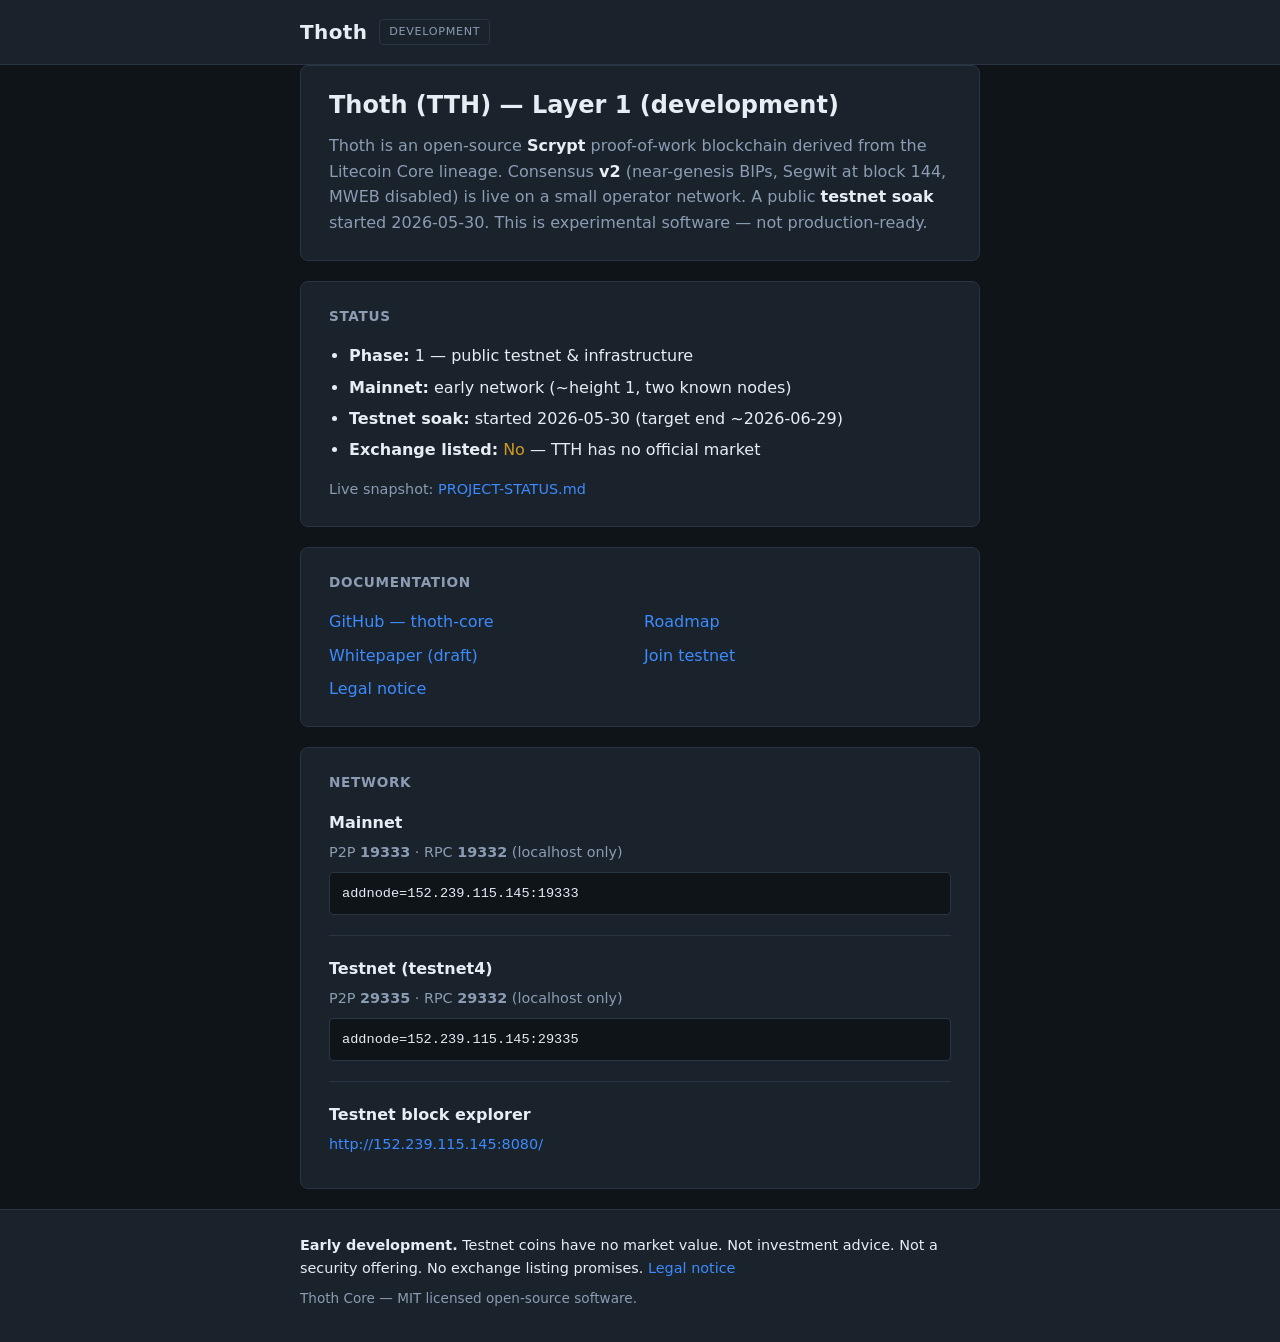
==== contrib/thoth-landing/index.html @ 6c748d84 "docs: add minimal project landing page (static) Co-authored-by: Cursor <cursoragent@cursor.com>" ====
<!DOCTYPE html>
<html lang="en">
<head>
  <meta charset="utf-8">
  <meta name="viewport" content="width=device-width, initial-scale=1">
  <meta name="description" content="Thoth (TTH) — Scrypt Layer 1 blockchain in early development. Open source. Not exchange-listed.">
  <title>Thoth (TTH) — Layer 1 (development)</title>
  <link rel="stylesheet" href="static/style.css">
</head>
<body>
  <header class="site-header">
    <div class="wrap">
      <span class="brand">Thoth</span>
      <span class="badge">Development</span>
    </div>
  </header>

  <main class="wrap">
    <section class="panel hero">
      <h1>Thoth (TTH) — Layer 1 (development)</h1>
      <p class="lead">
        Thoth is an open-source <strong>Scrypt</strong> proof-of-work blockchain derived from the
        Litecoin Core lineage. Consensus <strong>v2</strong> (near-genesis BIPs, Segwit at block 144,
        MWEB disabled) is live on a small operator network. A public <strong>testnet soak</strong>
        started 2026-05-30. This is experimental software — not production-ready.
      </p>
    </section>

    <section class="panel status-box">
      <h2>Status</h2>
      <ul class="status-list">
        <li><strong>Phase:</strong> 1 — public testnet &amp; infrastructure</li>
        <li><strong>Mainnet:</strong> early network (~height 1, two known nodes)</li>
        <li><strong>Testnet soak:</strong> started 2026-05-30 (target end ~2026-06-29)</li>
        <li><strong>Exchange listed:</strong> <span class="warn">No</span> — TTH has no official market</li>
      </ul>
      <p class="hint">Live snapshot: <a href="https://github.com/teklifooofficial-glitch/thoth-core/blob/main/doc/PROJECT-STATUS.md">PROJECT-STATUS.md</a></p>
    </section>

    <section class="panel">
      <h2>Documentation</h2>
      <ul class="link-grid">
        <li><a href="https://github.com/teklifooofficial-glitch/thoth-core">GitHub — thoth-core</a></li>
        <li><a href="https://github.com/teklifooofficial-glitch/thoth-core/blob/main/ROADMAP.md">Roadmap</a></li>
        <li><a href="https://github.com/teklifooofficial-glitch/thoth-core/blob/main/doc/WHITEPAPER.md">Whitepaper (draft)</a></li>
        <li><a href="https://github.com/teklifooofficial-glitch/thoth-core/blob/main/doc/TESTNET-JOIN.md">Join testnet</a></li>
        <li><a href="https://github.com/teklifooofficial-glitch/thoth-core/blob/main/doc/LEGAL-NOTICE.md">Legal notice</a></li>
      </ul>
    </section>

    <section class="panel">
      <h2>Network</h2>
      <div class="network-block">
        <h3>Mainnet</h3>
        <p>P2P <strong>19333</strong> · RPC <strong>19332</strong> (localhost only)</p>
        <code class="mono">addnode=152.239.115.145:19333</code>
      </div>
      <div class="network-block">
        <h3>Testnet (testnet4)</h3>
        <p>P2P <strong>29335</strong> · RPC <strong>29332</strong> (localhost only)</p>
        <code class="mono">addnode=152.239.115.145:29335</code>
      </div>
      <div class="network-block">
        <h3>Testnet block explorer</h3>
        <p><a href="http://152.239.115.145:8080/">http://152.239.115.145:8080/</a></p>
      </div>
    </section>
  </main>

  <footer class="site-footer">
    <div class="wrap">
      <p>
        <strong>Early development.</strong> Testnet coins have no market value.
        Not investment advice. Not a security offering. No exchange listing promises.
        <a href="https://github.com/teklifooofficial-glitch/thoth-core/blob/main/doc/LEGAL-NOTICE.md">Legal notice</a>
      </p>
      <p class="muted">Thoth Core — MIT licensed open-source software.</p>
    </div>
  </footer>
</body>
</html>
---- contrib/thoth-landing/static/style.css ----
:root {
  --bg: #0f1419;
  --surface: #1a222c;
  --border: #2a3544;
  --text: #e6edf3;
  --muted: #8b9cb3;
  --accent: #3d8bfd;
  --accent-hover: #6ea8fe;
  --warn: #d29922;
  --mono: "JetBrains Mono", "SF Mono", "Consolas", monospace;
  --sans: system-ui, -apple-system, "Segoe UI", Roboto, sans-serif;
}

* {
  box-sizing: border-box;
}

body {
  margin: 0;
  min-height: 100vh;
  display: flex;
  flex-direction: column;
  background: var(--bg);
  color: var(--text);
  font-family: var(--sans);
  font-size: 16px;
  line-height: 1.6;
}

.wrap {
  max-width: 720px;
  margin: 0 auto;
  padding: 0 1.25rem;
}

.site-header {
  border-bottom: 1px solid var(--border);
  background: var(--surface);
  padding: 1rem 0;
}

.site-header .wrap {
  display: flex;
  align-items: center;
  gap: 0.75rem;
}

.brand {
  font-weight: 600;
  font-size: 1.25rem;
  letter-spacing: 0.02em;
}

.badge {
  font-size: 0.7rem;
  text-transform: uppercase;
  letter-spacing: 0.06em;
  color: var(--muted);
  border: 1px solid var(--border);
  padding: 0.2rem 0.55rem;
  border-radius: 4px;
}

main {
  flex: 1;
  padding: 2rem 0 3rem;
}

.panel {
  background: var(--surface);
  border: 1px solid var(--border);
  border-radius: 8px;
  padding: 1.5rem 1.75rem;
  margin-bottom: 1.25rem;
}

.panel h1 {
  margin: 0 0 0.75rem;
  font-size: 1.5rem;
  font-weight: 600;
  line-height: 1.3;
}

.panel h2 {
  margin: 0 0 1rem;
  font-size: 0.85rem;
  font-weight: 600;
  text-transform: uppercase;
  letter-spacing: 0.05em;
  color: var(--muted);
}

.panel h3 {
  margin: 0 0 0.35rem;
  font-size: 1rem;
  font-weight: 600;
}

.lead {
  margin: 0;
  color: var(--muted);
}

.lead strong {
  color: var(--text);
  font-weight: 600;
}

.status-list {
  margin: 0;
  padding-left: 1.25rem;
}

.status-list li {
  margin-bottom: 0.35rem;
}

.warn {
  color: var(--warn);
}

.hint {
  margin: 1rem 0 0;
  font-size: 0.9rem;
  color: var(--muted);
}

.link-grid {
  list-style: none;
  margin: 0;
  padding: 0;
  display: grid;
  gap: 0.5rem;
}

@media (min-width: 480px) {
  .link-grid {
    grid-template-columns: 1fr 1fr;
  }
}

.network-block {
  margin-bottom: 1.25rem;
  padding-bottom: 1.25rem;
  border-bottom: 1px solid var(--border);
}

.network-block:last-child {
  margin-bottom: 0;
  padding-bottom: 0;
  border-bottom: none;
}

.network-block p {
  margin: 0 0 0.5rem;
  font-size: 0.9rem;
  color: var(--muted);
}

code.mono {
  display: block;
  font-family: var(--mono);
  font-size: 0.85rem;
  background: var(--bg);
  border: 1px solid var(--border);
  padding: 0.6rem 0.75rem;
  border-radius: 4px;
  word-break: break-all;
}

a {
  color: var(--accent);
  text-decoration: none;
}

a:hover {
  color: var(--accent-hover);
  text-decoration: underline;
}

.site-footer {
  border-top: 1px solid var(--border);
  background: var(--surface);
  padding: 1.5rem 0;
  font-size: 0.9rem;
}

.site-footer p {
  margin: 0 0 0.5rem;
}

.muted {
  color: var(--muted);
  font-size: 0.85rem;
}

@media (max-width: 480px) {
  .panel {
    padding: 1.25rem;
  }
  .panel h1 {
    font-size: 1.3rem;
  }
}
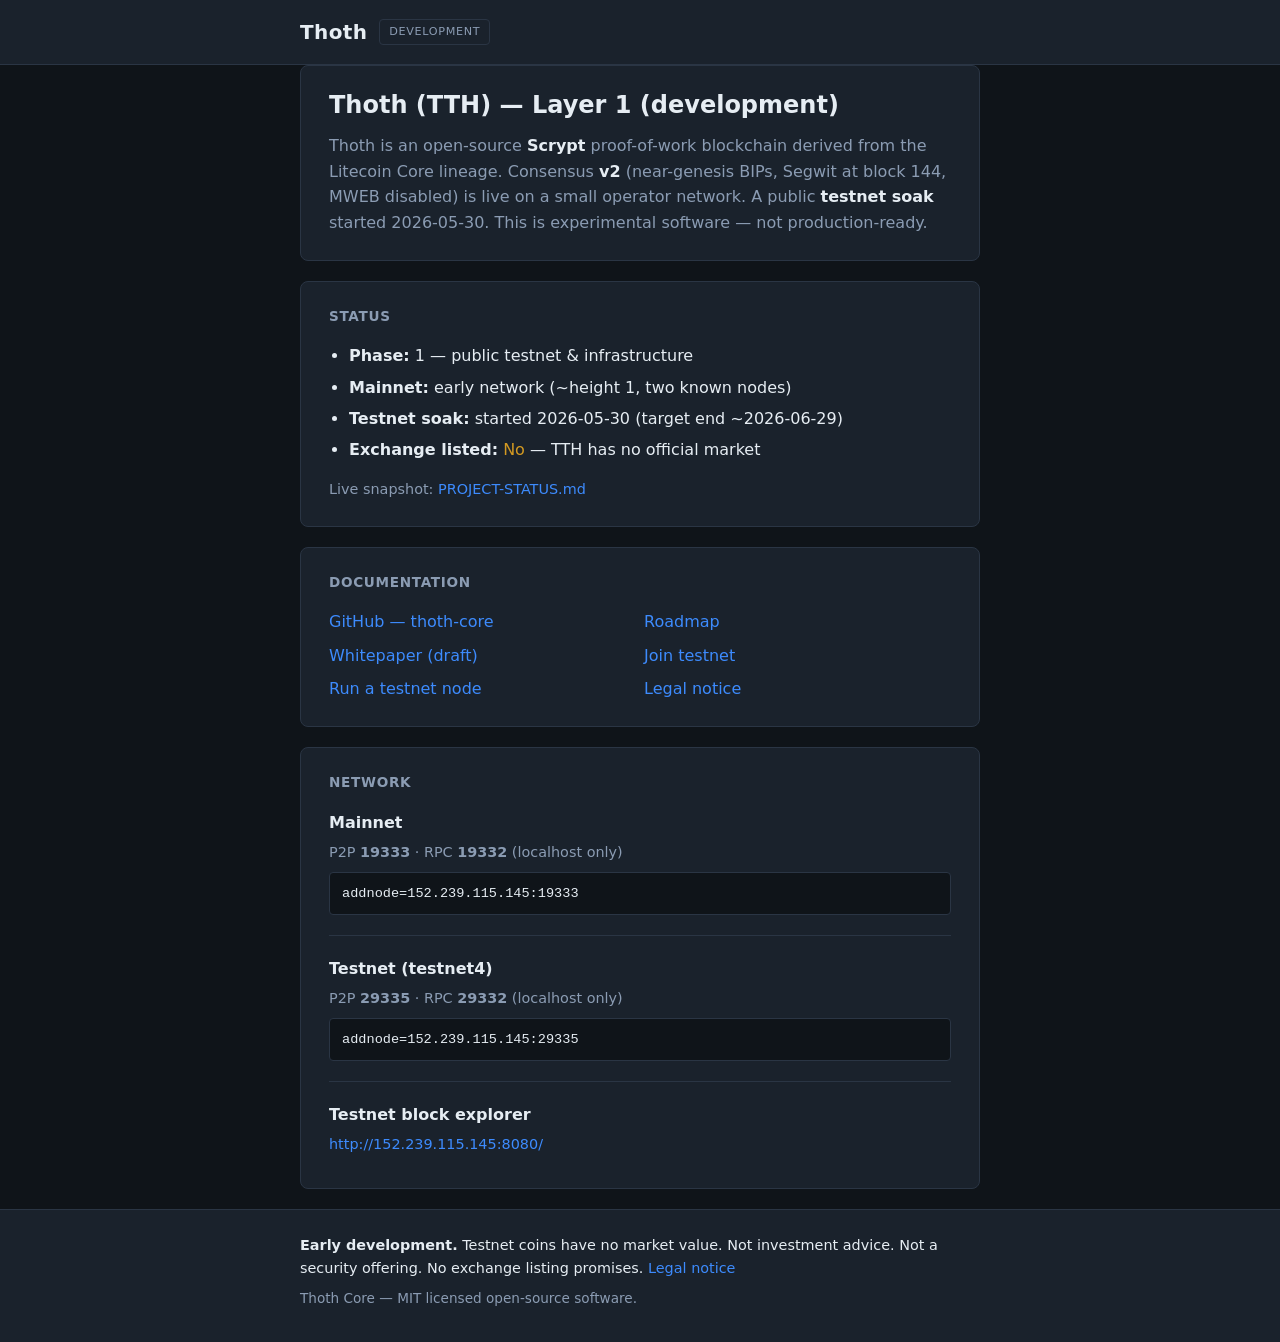
==== commit c5965b7b: "docs: testnet node operator guide Co-authored-by: Cursor <cursoragent@cursor.com>" ====
--- a/contrib/thoth-landing/index.html
+++ b/contrib/thoth-landing/index.html
@@ -44,6 +44,7 @@
         <li><a href="https://github.com/teklifooofficial-glitch/thoth-core/blob/main/ROADMAP.md">Roadmap</a></li>
         <li><a href="https://github.com/teklifooofficial-glitch/thoth-core/blob/main/doc/WHITEPAPER.md">Whitepaper (draft)</a></li>
         <li><a href="https://github.com/teklifooofficial-glitch/thoth-core/blob/main/doc/TESTNET-JOIN.md">Join testnet</a></li>
+        <li><a href="https://github.com/teklifooofficial-glitch/thoth-core/blob/main/doc/RUN-A-TESTNET-NODE.md">Run a testnet node</a></li>
         <li><a href="https://github.com/teklifooofficial-glitch/thoth-core/blob/main/doc/LEGAL-NOTICE.md">Legal notice</a></li>
       </ul>
     </section>
